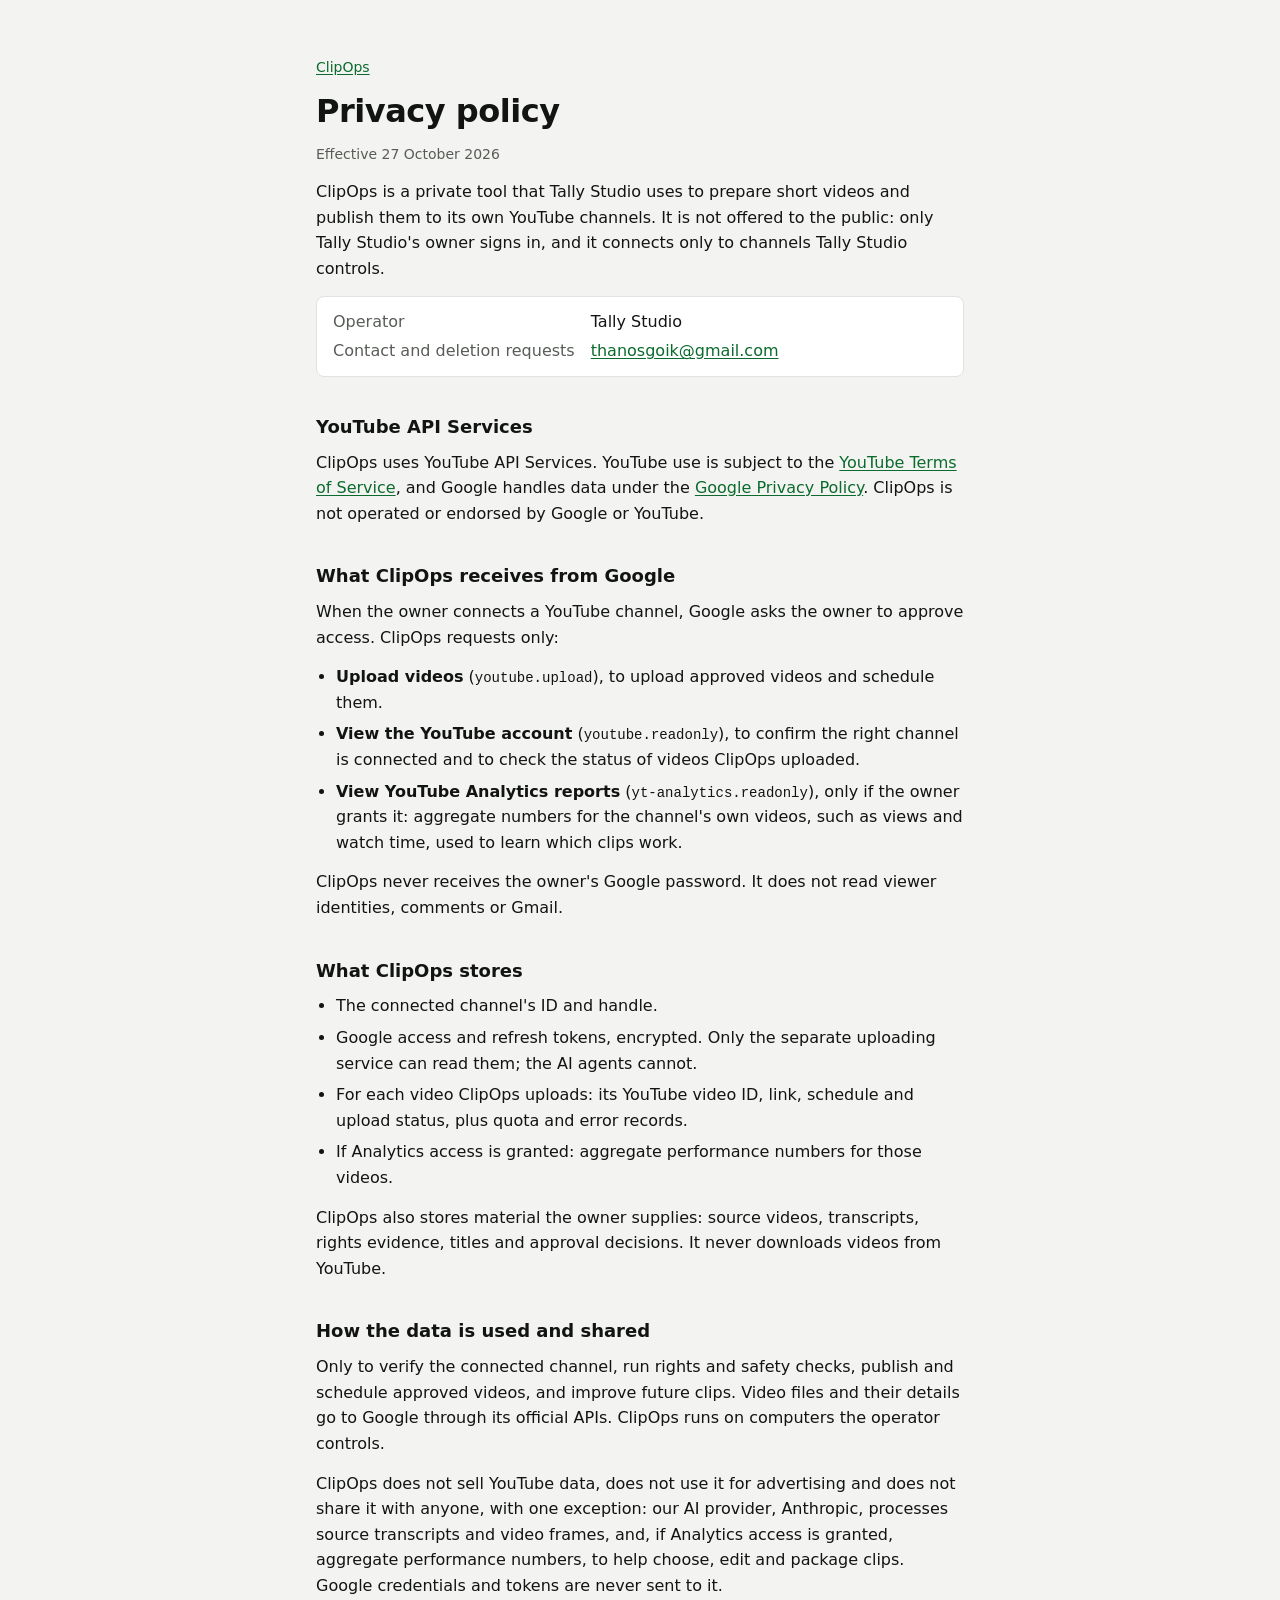
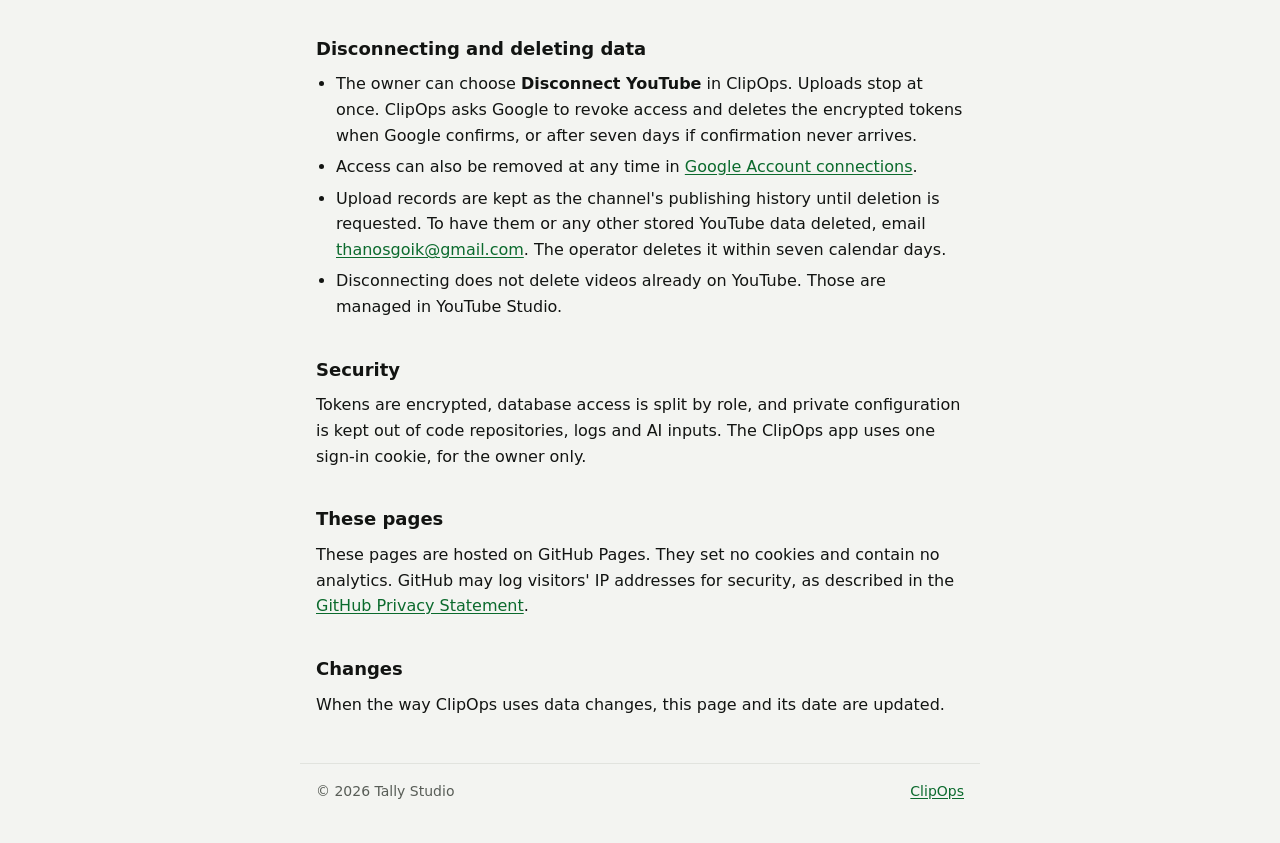
==== privacy.html @ 885a0db4 "Add files via upload" ====
<!doctype html>
<html lang="en">
<head>
<meta charset="utf-8">
<meta name="viewport" content="width=device-width, initial-scale=1">
<title>Privacy policy · ClipOps</title>
<meta name="description" content="How ClipOps, Tally Studio's private publishing tool, handles YouTube data.">
<link rel="stylesheet" href="site.css">
</head>
<body>
<main>
  <p class="back"><a href="./">ClipOps</a></p>
  <h1>Privacy policy</h1>
  <p class="meta">Effective 27 October 2026</p>

  <p>ClipOps is a private tool that Tally Studio uses to prepare short videos and publish them to its own YouTube channels. It is not offered to the public: only Tally Studio's owner signs in, and it connects only to channels Tally Studio controls.</p>
  <dl>
    <dt>Operator</dt><dd>Tally Studio</dd>
    <dt>Contact and deletion requests</dt><dd><a href="mailto:thanosgoik@gmail.com">thanosgoik@gmail.com</a></dd>
  </dl>

  <h2>YouTube API Services</h2>
  <p>ClipOps uses YouTube API Services. YouTube use is subject to the <a href="https://www.youtube.com/t/terms">YouTube Terms of Service</a>, and Google handles data under the <a href="https://policies.google.com/privacy">Google Privacy Policy</a>. ClipOps is not operated or endorsed by Google or YouTube.</p>

  <h2>What ClipOps receives from Google</h2>
  <p>When the owner connects a YouTube channel, Google asks the owner to approve access. ClipOps requests only:</p>
  <ul>
    <li><strong>Upload videos</strong> (<code>youtube.upload</code>), to upload approved videos and schedule them.</li>
    <li><strong>View the YouTube account</strong> (<code>youtube.readonly</code>), to confirm the right channel is connected and to check the status of videos ClipOps uploaded.</li>
    <li><strong>View YouTube Analytics reports</strong> (<code>yt-analytics.readonly</code>), only if the owner grants it: aggregate numbers for the channel's own videos, such as views and watch time, used to learn which clips work.</li>
  </ul>
  <p>ClipOps never receives the owner's Google password. It does not read viewer identities, comments or Gmail.</p>

  <h2>What ClipOps stores</h2>
  <ul>
    <li>The connected channel's ID and handle.</li>
    <li>Google access and refresh tokens, encrypted. Only the separate uploading service can read them; the AI agents cannot.</li>
    <li>For each video ClipOps uploads: its YouTube video ID, link, schedule and upload status, plus quota and error records.</li>
    <li>If Analytics access is granted: aggregate performance numbers for those videos.</li>
  </ul>
  <p>ClipOps also stores material the owner supplies: source videos, transcripts, rights evidence, titles and approval decisions. It never downloads videos from YouTube.</p>

  <h2>How the data is used and shared</h2>
  <p>Only to verify the connected channel, run rights and safety checks, publish and schedule approved videos, and improve future clips. Video files and their details go to Google through its official APIs. ClipOps runs on computers the operator controls.</p>
  <p>ClipOps does not sell YouTube data, does not use it for advertising and does not share it with anyone, with one exception: our AI provider, Anthropic, processes source transcripts and video frames, and, if Analytics access is granted, aggregate performance numbers, to help choose, edit and package clips. Google credentials and tokens are never sent to it.</p>

  <h2>Disconnecting and deleting data</h2>
  <ul>
    <li>The owner can choose <strong>Disconnect YouTube</strong> in ClipOps. Uploads stop at once. ClipOps asks Google to revoke access and deletes the encrypted tokens when Google confirms, or after seven days if confirmation never arrives.</li>
    <li>Access can also be removed at any time in <a href="https://myaccount.google.com/connections">Google Account connections</a>.</li>
    <li>Upload records are kept as the channel's publishing history until deletion is requested. To have them or any other stored YouTube data deleted, email <a href="mailto:thanosgoik@gmail.com">thanosgoik@gmail.com</a>. The operator deletes it within seven calendar days.</li>
    <li>Disconnecting does not delete videos already on YouTube. Those are managed in YouTube Studio.</li>
  </ul>

  <h2>Security</h2>
  <p>Tokens are encrypted, database access is split by role, and private configuration is kept out of code repositories, logs and AI inputs. The ClipOps app uses one sign-in cookie, for the owner only.</p>

  <h2>These pages</h2>
  <p>These pages are hosted on GitHub Pages. They set no cookies and contain no analytics. GitHub may log visitors' IP addresses for security, as described in the <a href="https://docs.github.com/en/site-policy/privacy-policies/github-general-privacy-statement">GitHub Privacy Statement</a>.</p>

  <h2>Changes</h2>
  <p>When the way ClipOps uses data changes, this page and its date are updated.</p>
</main>
<footer>
  <span>© 2026 Tally Studio</span>
  <a href="./">ClipOps</a>
</footer>
</body>
</html>
---- site.css ----
/* System fonts only: these pages make no third-party requests. */
:root {
  --ground: #F3F4F1; --surface: #FFFFFF; --border: #E1E3DE;
  --text: #121412; --muted: #585D57; --link: #0B6A2D;
  color-scheme: light dark;
}
@media (prefers-color-scheme: dark) {
  :root {
    --ground: #0D0E0D; --surface: #151715; --border: #272A27;
    --text: #F1F2EF; --muted: #B0B4AD; --link: #62E192;
  }
}
* { box-sizing: border-box; }
body {
  margin: 0;
  background: var(--ground);
  color: var(--text);
  font: 16px/1.6 system-ui, -apple-system, "Segoe UI", Roboto, sans-serif;
}
main, footer { max-width: 680px; margin: 0 auto; padding: 0 16px; }
main { padding-top: 56px; padding-bottom: 32px; }
h1 { font-size: 32px; line-height: 1.2; letter-spacing: -0.015em; margin: 0 0 12px; }
h2 { font-size: 18px; margin: 36px 0 8px; }
p, ul, dl { margin: 0 0 14px; }
ul { padding-left: 20px; }
li { margin-bottom: 6px; }
.lede { font-size: 18px; color: var(--muted); }
.meta, .back { color: var(--muted); font-size: 14px; }
dl { display: grid; grid-template-columns: max-content 1fr; gap: 4px 16px; padding: 12px 16px; background: var(--surface); border: 1px solid var(--border); border-radius: 8px; }
dt { color: var(--muted); }
dd { margin: 0; }
code { font-size: 14px; }
a { color: var(--link); text-underline-offset: 2px; }
footer { display: flex; gap: 16px; justify-content: space-between; padding-top: 16px; padding-bottom: 40px; border-top: 1px solid var(--border); color: var(--muted); font-size: 14px; }
@media (max-width: 480px) { dl { grid-template-columns: 1fr; } dt { margin-top: 6px; } }
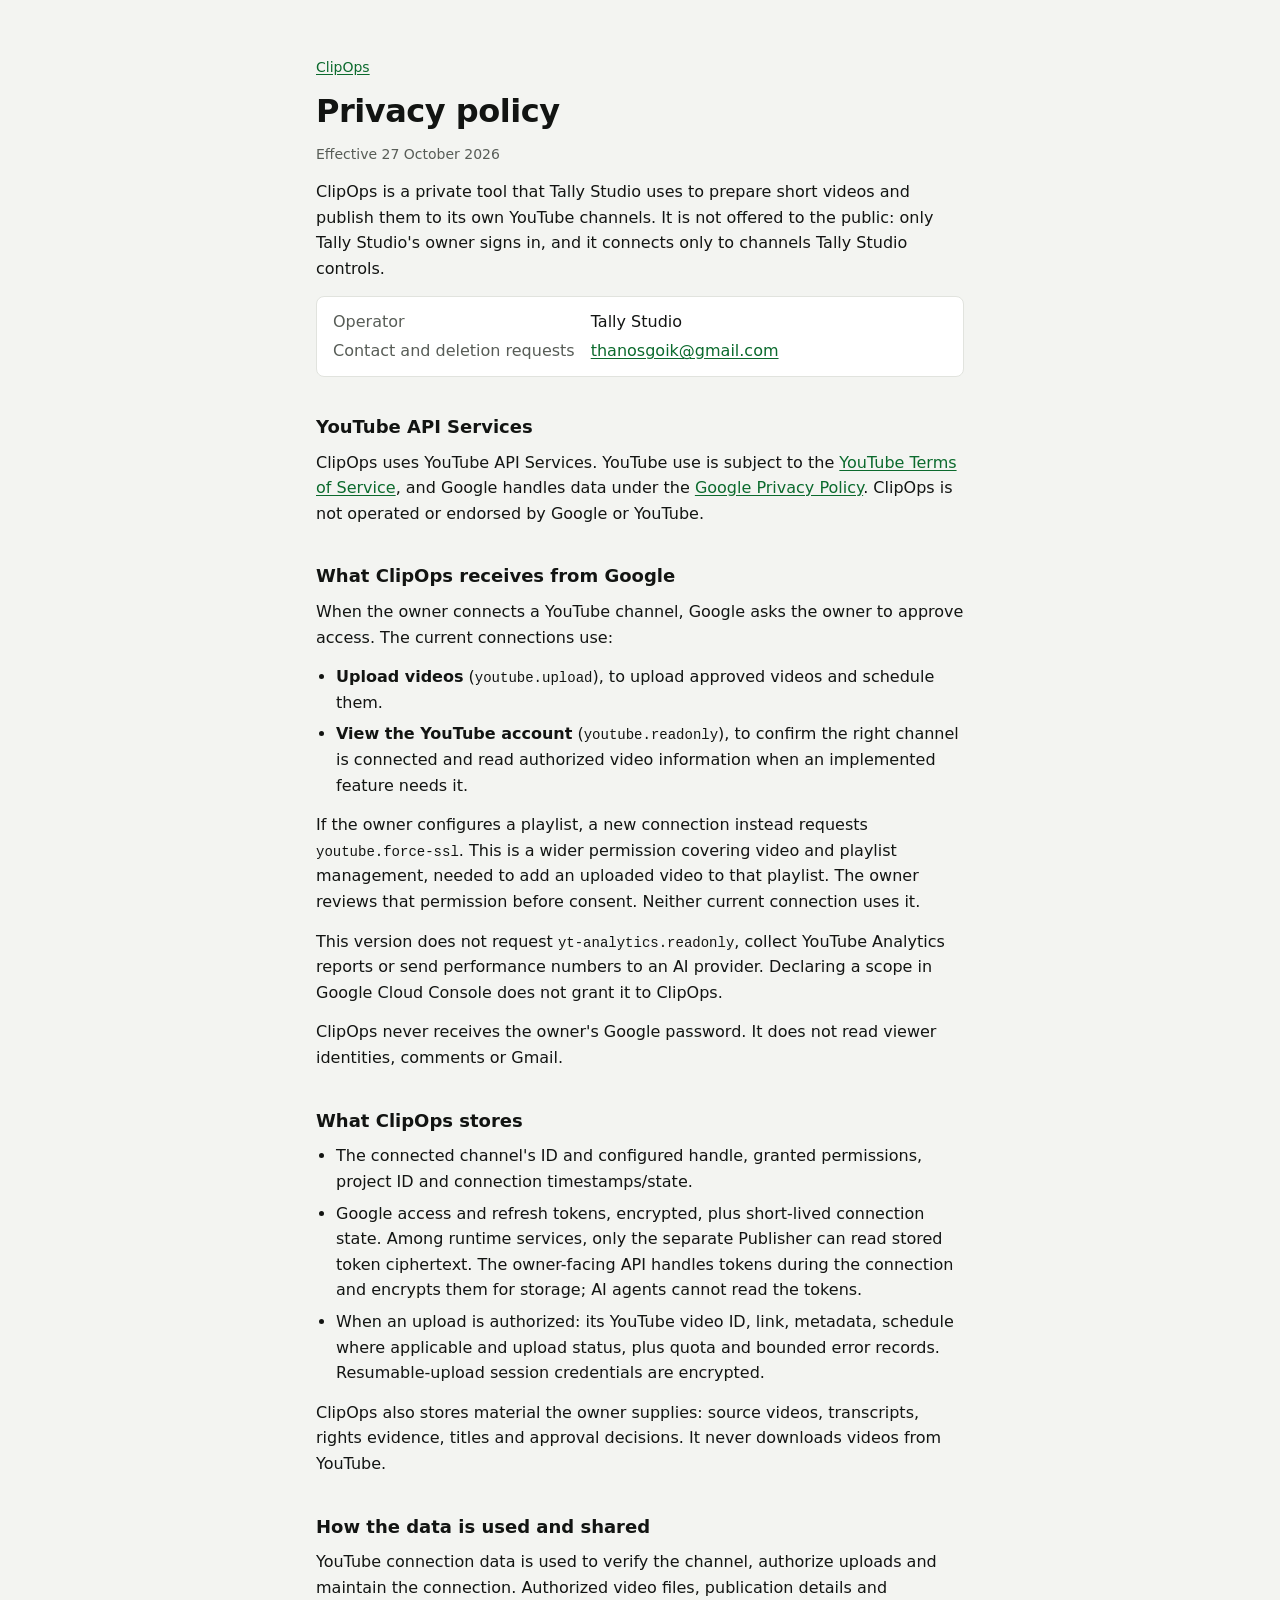
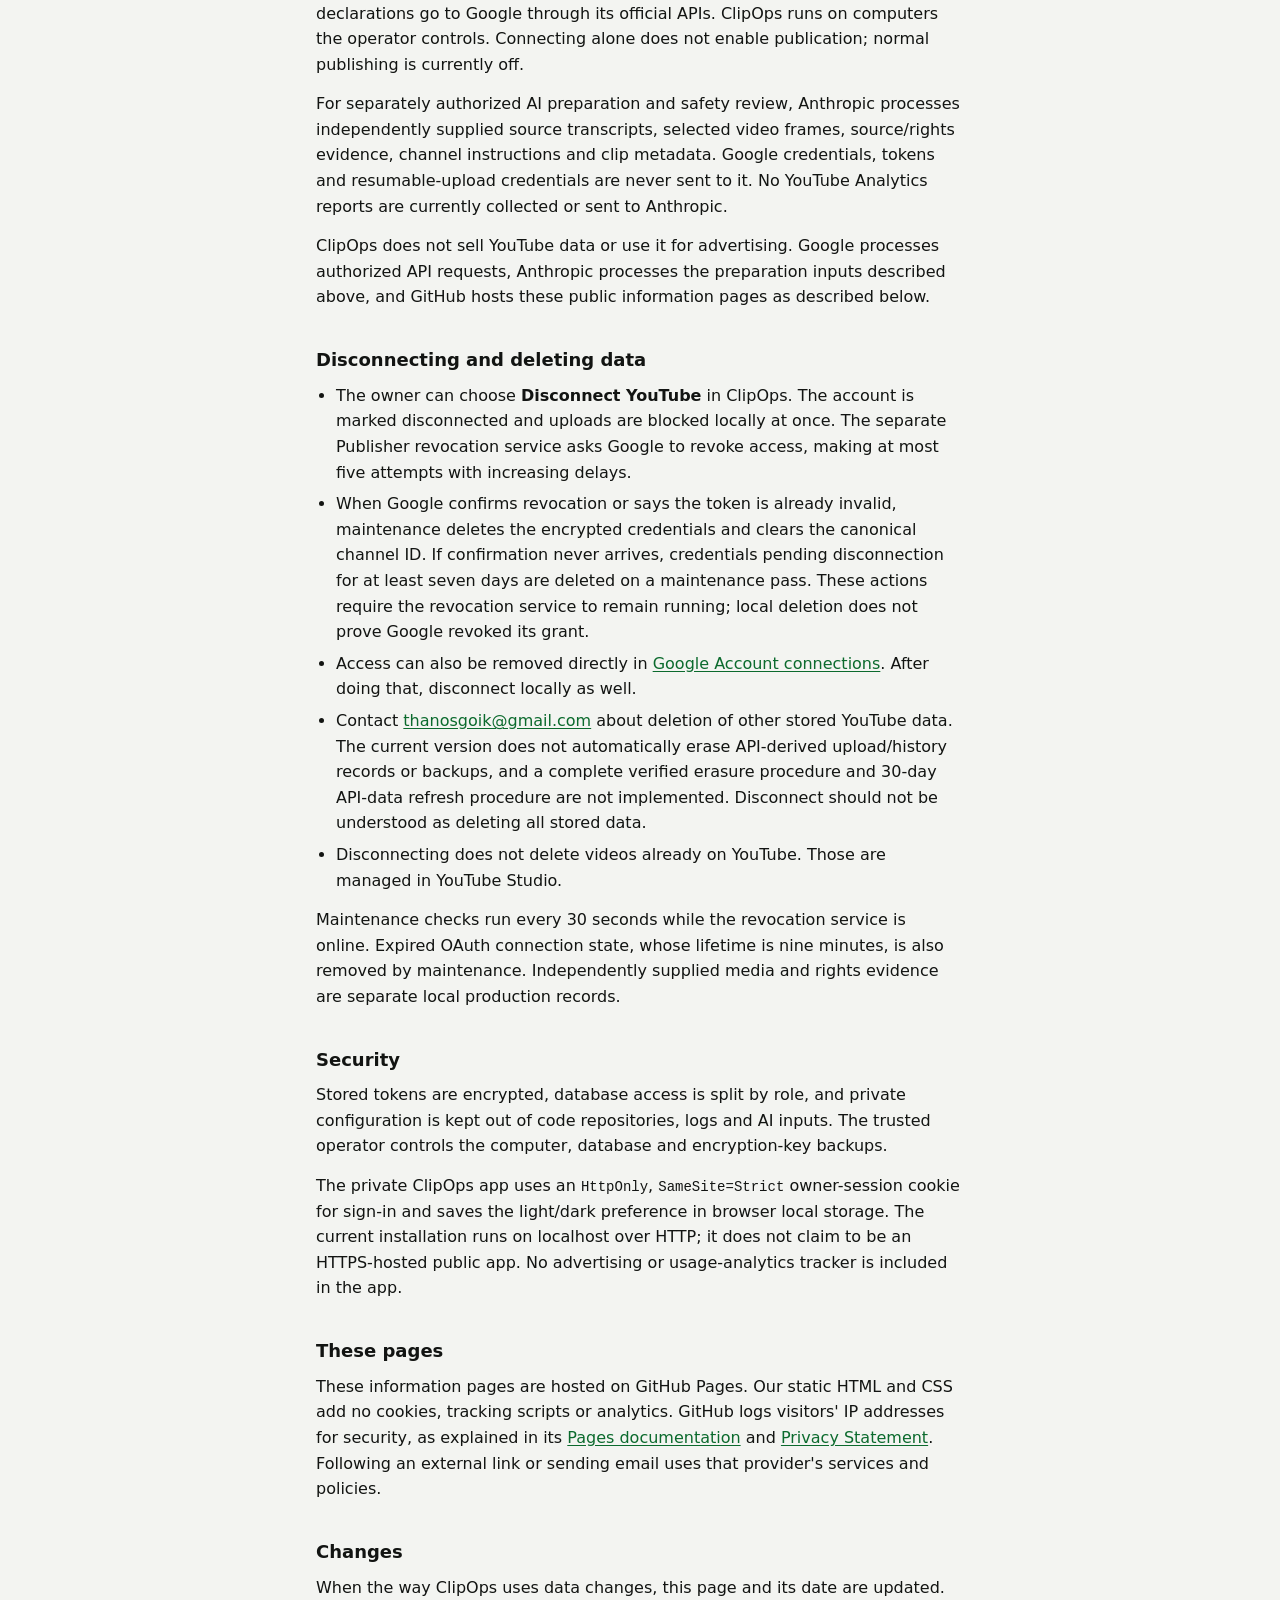
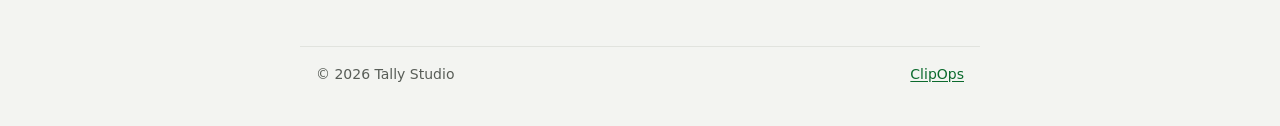
==== commit f6795b54: "Add files via upload" ====
--- a/privacy.html
+++ b/privacy.html
@@ -23,40 +23,44 @@
   <p>ClipOps uses YouTube API Services. YouTube use is subject to the <a href="https://www.youtube.com/t/terms">YouTube Terms of Service</a>, and Google handles data under the <a href="https://policies.google.com/privacy">Google Privacy Policy</a>. ClipOps is not operated or endorsed by Google or YouTube.</p>
 
   <h2>What ClipOps receives from Google</h2>
-  <p>When the owner connects a YouTube channel, Google asks the owner to approve access. ClipOps requests only:</p>
+  <p>When the owner connects a YouTube channel, Google asks the owner to approve access. The current connections use:</p>
   <ul>
     <li><strong>Upload videos</strong> (<code>youtube.upload</code>), to upload approved videos and schedule them.</li>
-    <li><strong>View the YouTube account</strong> (<code>youtube.readonly</code>), to confirm the right channel is connected and to check the status of videos ClipOps uploaded.</li>
-    <li><strong>View YouTube Analytics reports</strong> (<code>yt-analytics.readonly</code>), only if the owner grants it: aggregate numbers for the channel's own videos, such as views and watch time, used to learn which clips work.</li>
+    <li><strong>View the YouTube account</strong> (<code>youtube.readonly</code>), to confirm the right channel is connected and read authorized video information when an implemented feature needs it.</li>
   </ul>
+  <p>If the owner configures a playlist, a new connection instead requests <code>youtube.force-ssl</code>. This is a wider permission covering video and playlist management, needed to add an uploaded video to that playlist. The owner reviews that permission before consent. Neither current connection uses it.</p>
+  <p>This version does not request <code>yt-analytics.readonly</code>, collect YouTube Analytics reports or send performance numbers to an AI provider. Declaring a scope in Google Cloud Console does not grant it to ClipOps.</p>
   <p>ClipOps never receives the owner's Google password. It does not read viewer identities, comments or Gmail.</p>
 
   <h2>What ClipOps stores</h2>
   <ul>
-    <li>The connected channel's ID and handle.</li>
-    <li>Google access and refresh tokens, encrypted. Only the separate uploading service can read them; the AI agents cannot.</li>
-    <li>For each video ClipOps uploads: its YouTube video ID, link, schedule and upload status, plus quota and error records.</li>
-    <li>If Analytics access is granted: aggregate performance numbers for those videos.</li>
+    <li>The connected channel's ID and configured handle, granted permissions, project ID and connection timestamps/state.</li>
+    <li>Google access and refresh tokens, encrypted, plus short-lived connection state. Among runtime services, only the separate Publisher can read stored token ciphertext. The owner-facing API handles tokens during the connection and encrypts them for storage; AI agents cannot read the tokens.</li>
+    <li>When an upload is authorized: its YouTube video ID, link, metadata, schedule where applicable and upload status, plus quota and bounded error records. Resumable-upload session credentials are encrypted.</li>
   </ul>
   <p>ClipOps also stores material the owner supplies: source videos, transcripts, rights evidence, titles and approval decisions. It never downloads videos from YouTube.</p>
 
   <h2>How the data is used and shared</h2>
-  <p>Only to verify the connected channel, run rights and safety checks, publish and schedule approved videos, and improve future clips. Video files and their details go to Google through its official APIs. ClipOps runs on computers the operator controls.</p>
-  <p>ClipOps does not sell YouTube data, does not use it for advertising and does not share it with anyone, with one exception: our AI provider, Anthropic, processes source transcripts and video frames, and, if Analytics access is granted, aggregate performance numbers, to help choose, edit and package clips. Google credentials and tokens are never sent to it.</p>
+  <p>YouTube connection data is used to verify the channel, authorize uploads and maintain the connection. Authorized video files, publication details and declarations go to Google through its official APIs. ClipOps runs on computers the operator controls. Connecting alone does not enable publication; normal publishing is currently off.</p>
+  <p>For separately authorized AI preparation and safety review, Anthropic processes independently supplied source transcripts, selected video frames, source/rights evidence, channel instructions and clip metadata. Google credentials, tokens and resumable-upload credentials are never sent to it. No YouTube Analytics reports are currently collected or sent to Anthropic.</p>
+  <p>ClipOps does not sell YouTube data or use it for advertising. Google processes authorized API requests, Anthropic processes the preparation inputs described above, and GitHub hosts these public information pages as described below.</p>
 
   <h2>Disconnecting and deleting data</h2>
   <ul>
-    <li>The owner can choose <strong>Disconnect YouTube</strong> in ClipOps. Uploads stop at once. ClipOps asks Google to revoke access and deletes the encrypted tokens when Google confirms, or after seven days if confirmation never arrives.</li>
-    <li>Access can also be removed at any time in <a href="https://myaccount.google.com/connections">Google Account connections</a>.</li>
-    <li>Upload records are kept as the channel's publishing history until deletion is requested. To have them or any other stored YouTube data deleted, email <a href="mailto:thanosgoik@gmail.com">thanosgoik@gmail.com</a>. The operator deletes it within seven calendar days.</li>
+    <li>The owner can choose <strong>Disconnect YouTube</strong> in ClipOps. The account is marked disconnected and uploads are blocked locally at once. The separate Publisher revocation service asks Google to revoke access, making at most five attempts with increasing delays.</li>
+    <li>When Google confirms revocation or says the token is already invalid, maintenance deletes the encrypted credentials and clears the canonical channel ID. If confirmation never arrives, credentials pending disconnection for at least seven days are deleted on a maintenance pass. These actions require the revocation service to remain running; local deletion does not prove Google revoked its grant.</li>
+    <li>Access can also be removed directly in <a href="https://myaccount.google.com/connections">Google Account connections</a>. After doing that, disconnect locally as well.</li>
+    <li>Contact <a href="mailto:thanosgoik@gmail.com">thanosgoik@gmail.com</a> about deletion of other stored YouTube data. The current version does not automatically erase API-derived upload/history records or backups, and a complete verified erasure procedure and 30-day API-data refresh procedure are not implemented. Disconnect should not be understood as deleting all stored data.</li>
     <li>Disconnecting does not delete videos already on YouTube. Those are managed in YouTube Studio.</li>
   </ul>
+  <p>Maintenance checks run every 30 seconds while the revocation service is online. Expired OAuth connection state, whose lifetime is nine minutes, is also removed by maintenance. Independently supplied media and rights evidence are separate local production records.</p>
 
   <h2>Security</h2>
-  <p>Tokens are encrypted, database access is split by role, and private configuration is kept out of code repositories, logs and AI inputs. The ClipOps app uses one sign-in cookie, for the owner only.</p>
+  <p>Stored tokens are encrypted, database access is split by role, and private configuration is kept out of code repositories, logs and AI inputs. The trusted operator controls the computer, database and encryption-key backups.</p>
+  <p>The private ClipOps app uses an <code>HttpOnly</code>, <code>SameSite=Strict</code> owner-session cookie for sign-in and saves the light/dark preference in browser local storage. The current installation runs on localhost over HTTP; it does not claim to be an HTTPS-hosted public app. No advertising or usage-analytics tracker is included in the app.</p>
 
   <h2>These pages</h2>
-  <p>These pages are hosted on GitHub Pages. They set no cookies and contain no analytics. GitHub may log visitors' IP addresses for security, as described in the <a href="https://docs.github.com/en/site-policy/privacy-policies/github-general-privacy-statement">GitHub Privacy Statement</a>.</p>
+  <p>These information pages are hosted on GitHub Pages. Our static HTML and CSS add no cookies, tracking scripts or analytics. GitHub logs visitors' IP addresses for security, as explained in its <a href="https://docs.github.com/en/pages/getting-started-with-github-pages/what-is-github-pages#data-collection">Pages documentation</a> and <a href="https://docs.github.com/en/site-policy/privacy-policies/github-general-privacy-statement">Privacy Statement</a>. Following an external link or sending email uses that provider's services and policies.</p>
 
   <h2>Changes</h2>
   <p>When the way ClipOps uses data changes, this page and its date are updated.</p>
